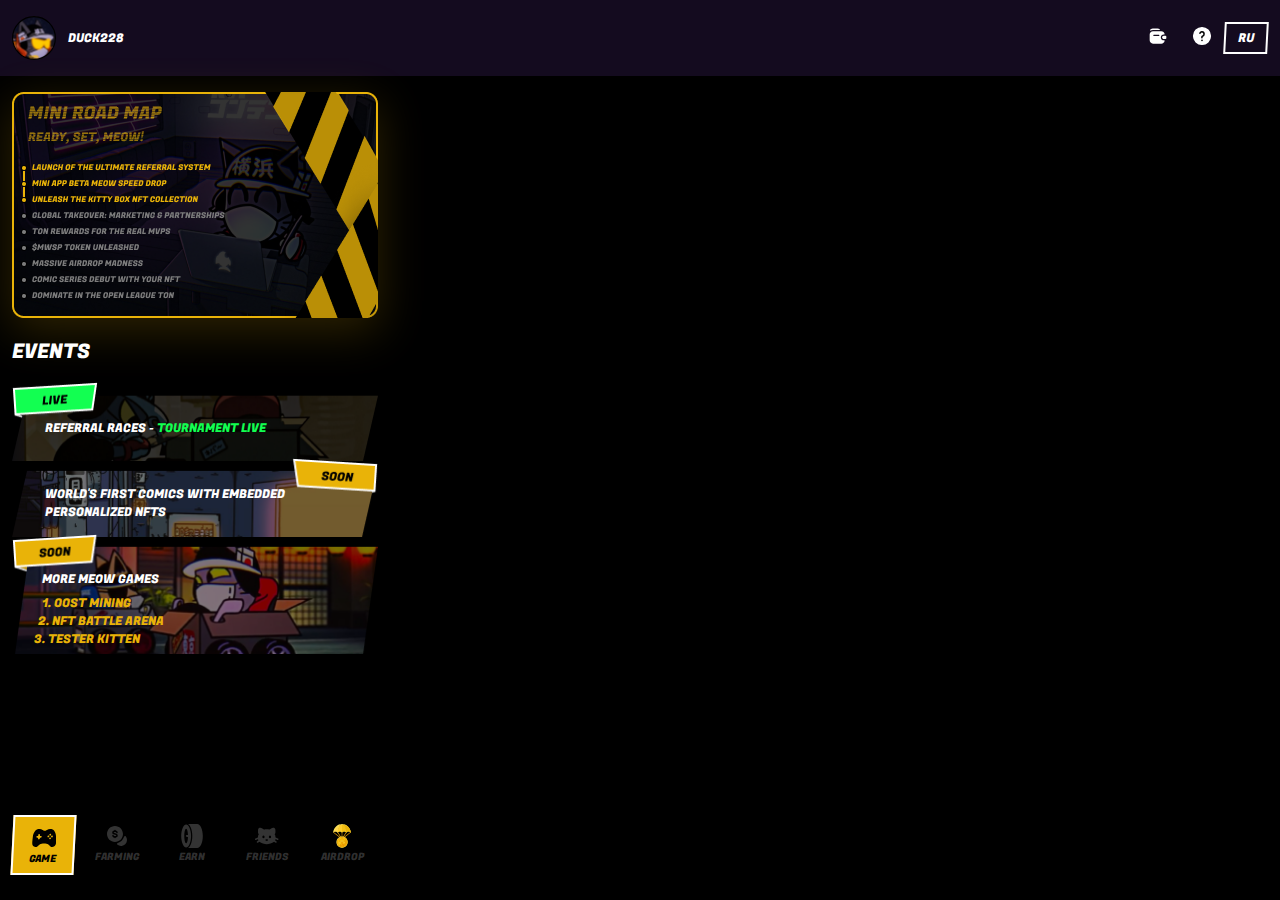
==== index.html @ baaf61eb "finish" ====
<!DOCTYPE html>
<html lang="en">
  <head>
    <meta charset="UTF-8" />
    <meta name="viewport" content="width=device-width, initial-scale=1.0" />
    <title>MEOW SPEED</title>
    <link rel="preconnect" href="https://fonts.googleapis.com" />
    <link rel="preconnect" href="https://fonts.gstatic.com" crossorigin />
    <link
      href="https://fonts.googleapis.com/css2?family=Exo+2:ital,wght@1,900&family=Fugaz+One&family=Poppins:wght@400;500&display=swap"
      rel="stylesheet" />
    <link rel="stylesheet" href="css/style.css">
    <link rel="stylesheet" href="css/game.css">
  </head>
  <body>
    <header class="header">
      <div class="header__user user">
        <img src="img/icons/avatar.svg" alt="" class="user__img">
        <p class="user__name">Duck228</p>
      </div>
      <div class="header__buttons">
        <button class="header__wallet"><img src="img/icons/wallet.svg" alt=""></button>
        <button class="header__info"><img src="img/icons/help.svg" alt=""></button>
        <button class="header__lang">
          <div class="current-lang">
            <span class="lang__choice lang__choice--ru">Ru</span>
            <span class="lang__choice lang__choice--en">En</span>
          </div>
        </button>
      </div>
    </header>

    <main class="main">
      <div class="roadmap"><img class="roadmap__img" src="img/roadmap.png" alt=""></div>
      <section class="events">
        <h2 class="events__title">Events</h2>
        <div class="events__list">
          <div class="event event--first">
            <p class="event__text event__text--first">Referral Races - <span class="event__text--green">Tournament LIVE</span>
            </p>
          </div>
          <div class="event event--second">
            <p class="event__text event__text--second">World's First COMICS with embedded personalized NFTs 
            </p>
          </div>
          <div class="event event--third">
            <p class="event__text event__text--third">MORE MEOW GAMES</p>
            <ol class="event__text-list text-list">
              <li class="text-list__item-1">oost Mining</li>
              <li class="text-list__item-2">NFT Battle Arena</li>
              <li class="text-list__item-3">Tester Kitten</li>
            </ol>
          </div>
        </div>
      </section>
    </main>
    <footer class="footer">
      <nav class="menu">
        <ul class="menu__list">
          <li class="menu__item menu__item--active">
            <a href="#" class="menu__link">
              <img src="img/icons/game.svg" alt="" class="menu__icon">
              Game
            </a>
          </li>
          <li class="menu__item"><a href="farming.html" class="menu__link"><img src="img/icons/coin.svg" alt="" class="menu__icon">Farming</a></li>
          <li class="menu__item"><a href="earn.html" class="menu__link"><img src="img/icons/transport.svg" alt="" class="menu__icon">Earn</a></li>
          <li class="menu__item"><a href="friends.html" class="menu__link"><img src="img/icons/cat.svg" alt="" class="menu__icon">Friends</a></li>
          <li class="menu__item"><a href="airdrop.html" class="menu__link"><img src="img/icons/airdrop.svg" alt="" class="menu__icon menu__icon--airdrop">Airdrop</a></li>
        </ul>
      </nav>
    </footer>
    <script src="js/header.js"></script>
  </body>
</html>
---- css/style.css ----
:root {
  --main-orange-01: #e9b308;
  --main-green-01: #12ff51;
  --main-purple-01: #7a6cf3;
  --main-red-01: #ff4d12;

  --black-01: #000000;
  --black-02: #140b1f;
  --black-03: #201b1c;
  --gray-01: #7c7c7c;
  --white-01: #ffffff;
  --bark_blu_01: #1a212b;
  --white-20p: rgba(255, 255, 255, 0.2);
}

*,
*::before,
*::after {
  box-sizing: border-box;
}
body {
  margin: 0;
  padding: 0;
  color: var(--white-01);
  font-family: 'Fugaz One', sans-serif;
  font-weight: 400;
  font-style: normal;
  font-size: 12px;
  background-color: var(--black-01);
  text-transform: uppercase;
}
h1,
h2,
h3,
p,
button,
ol,
ul,
li,
a {
  margin: 0;
  padding: 0;
  font-family: inherit;
  color: inherit;
  font-size: inherit;
  text-decoration: none;
  font-weight: inherit;
}
ul {
  list-style: none;
}
button {
  background-color: transparent;
  border: none;
  cursor: pointer;
  padding: 6px 12px;
  margin: 0;
  color: inherit;
  outline: none;
  font-family: inherit;
  text-transform: inherit;
}
.main {
  padding: 0 12px;
  margin-bottom: 97px;
}
.button--main{
  width: 100%;
  border: 2px solid var(--white-01);
  transform: skew(-8deg);
  padding: 15px 0;
  font-size: 18px;
  background-color: var(--black-01);
  
}
.fixed-btn{
  position: fixed;
  bottom: 105px;
  left: 0;
  right: 0;
  margin: 0 15px;
}
.hidden {
  display: none;
}

.section__buttons{
  margin-left: 20px;
  display: flex;
  align-items: center;
  gap: 2px;
}
.section__btn{
  width: 174px;
  border: 2px solid var(--white-01);
  background-color: var(--black-01);
}
.section__btn--active{
  background-color: var(--white-01);
  color: var(--black-01);
}
.section-earn__btn--daily{
  padding: 7px 18px;
}
.section-earn__btn--speed{
  padding: 7px 14px;
}
.header {
  background-color: var(--black-02);
  padding: 16px 12px;
  display: flex;
  justify-content: space-between;
  align-items: center;
  margin-bottom: 16px;
}
.user {
  display: flex;
  align-items: center;
  gap: 12px;
}
.header__buttons {
  display: flex;
  align-items: center;
}
.header__lang {
  border: 2px solid var(--white-01);
  transform: skew(-3deg);
  position: relative;
  overflow: hidden;
  display: flex;
  width: 44px;
  height: 32px;
}
.lang__choice--ru{
  position: absolute;
  transform: translateY(-1px);
}
.lang__choice--en{
  position: absolute;
  transform: translateY(22px);
}
.current-lang{
  transition: transform 0.3s ease;
  transform: translateY(0);
}
.current-lang--active{
  transform: translateY(-23px); 
}
.footer {
  padding: 12px 12px 25px;
  width: 100%;
  background-color: var(--black-01);
  position: fixed;
  bottom: 0 ;
}

.menu__list {
  display: flex;
  align-items: center;
  gap: 9px;
  font-size: 10px;
  color: var(--white-20p);
}
.menu__item {
  padding: 9px 16px;
  width: 66px;
  height: 60px;
}
.menu__link {
  display: flex;
  flex-direction: column;
  align-items: center;
}
.menu__icon {
  height: 24px;
  width: 24px;
  margin-bottom: 2px;
  filter: opacity(20%);
}
.menu__icon--airdrop{
  filter: opacity(100%);
}
.menu__item--active {
  background-color: var(--main-orange-01);
  border: 2px solid var(--white-01);
  width: 63px;
  transform: skew(-3deg);
  color: var(--black-01);
}

.menu__item--active .menu__link .menu__icon {
  filter: invert(1) brightness(0) opacity(100%);
}

.popup__overlay {
  position: absolute;
  z-index: -1;
  opacity: 0;
  top: 0;
  left: 0;
  width: 100%;
  height: 100%;
  background: rgba(0, 0, 0, 0.7);
  transition: opacity .5s linear;
}
.popup__close {
  border: 2px solid var(--white-01);
  background-color: var(--black-01);
  position: absolute;
  top: -10px;
  right: -10px;
  width: 44px;
  height: 28px;
  padding: 0;
  cursor: pointer;
  transform: rotate(10deg) skew(-2deg);
}
.popup__close-img {
  transform: rotate(-10deg) skew(2deg);
}
.popup__close-back {
  position: absolute;
  z-index: -1;
  top: -9px;
  right: -8px;
}

@media(max-width: 360px) {
  .menu__item {
    padding: 9px 8px;
  }
  .bonuses__status-text{
    font-size: 10px;
  }
  .farm-card__img{
    width: 115px;
    height: 205px;
  }

  .flag-invite__back{
    right: -7px;
    bottom: 88px;
  }
  .flag-invite__front{
    z-index: 2;
    bottom: 120px;
  }
}
---- css/game.css ----
.roadmap {
  margin-bottom: 14px;
}
.roadmap__img {
  box-shadow: 0 12px 44px 0 rgba(233, 179, 8, 0.2);
  max-width: 100%;
}
.events__list {
  margin-bottom: 16px;
}
.events__title {
  font-size: 20px;
  margin-bottom: 16px;
}
.event {
  max-width: 366px;
  min-height: 79px;
  padding: 5px;
}
.event__text {
  max-width: 245px;
  margin-bottom: 6px;
}
.event__text--green {
  color: var(--main-green-01);
}
.event--first, .event--second, .event--third {
  background-repeat: no-repeat;
  background-size: 100% 100%;
}
.event--first {
  background-image: url('../img/event-1.png');
  padding-top: 37px;
}
.event__text--first {
  margin-left: 28px;
}
.event--second {
  background-image: url('../img/event-2.png');
  padding-top: 27px;
  position: relative;
  top: -3px;
}
.event__text--second {
  margin-left: 28px;
}
.event--third {
  background-image: url('../img/event-3.png');
  padding-top: 36px;
  min-height: 120px;
  position: relative;
  top: -6px;
}
.event__text--third {
  margin-left: 25px;
}
.event__text-list {
  color: var(--main-orange-01);
}
.text-list__item-1 {
  margin-left: 37px;
}
.text-list__item-2 {
  margin-left: 35px;
}
.text-list__item-3 {
  margin-left: 31px;
}
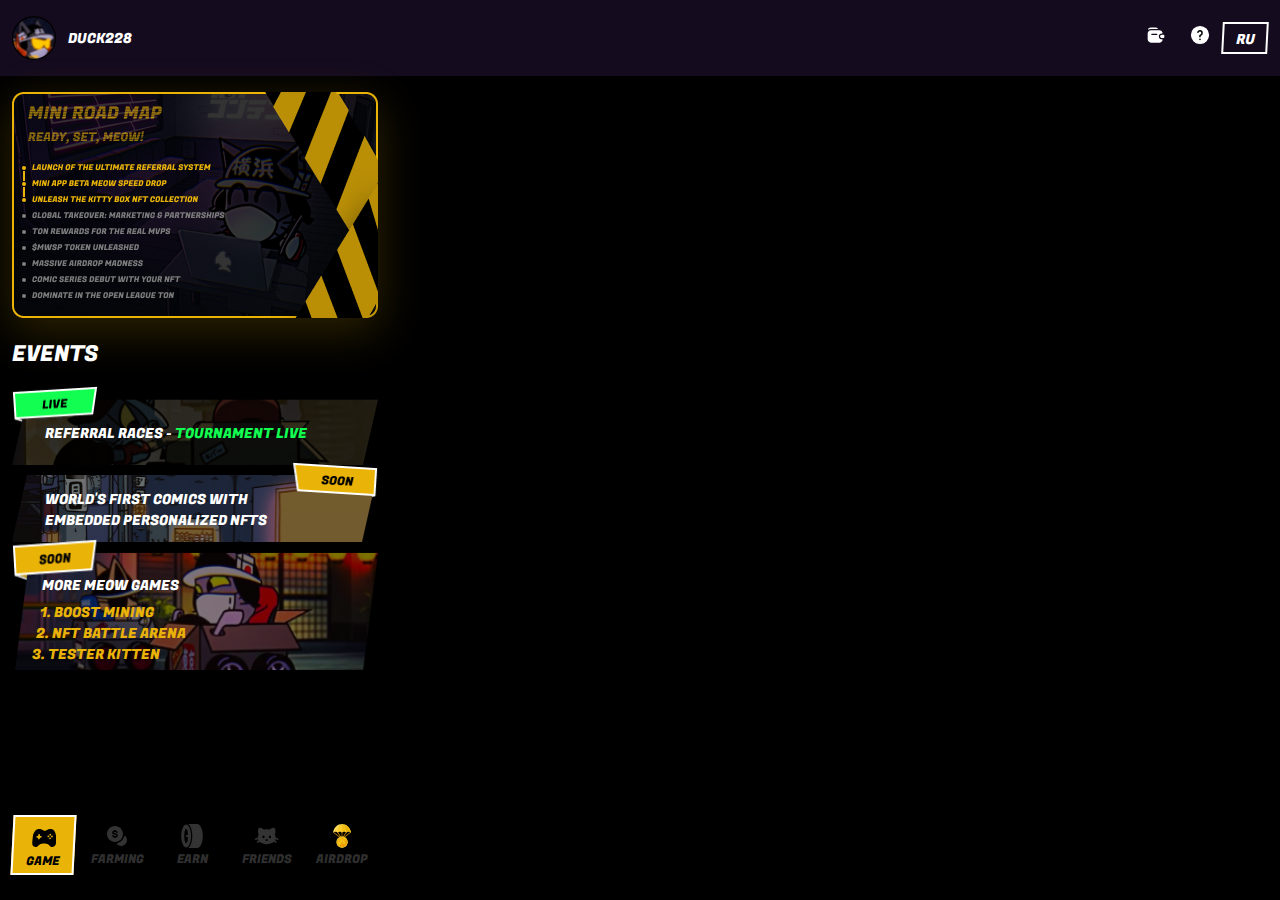
==== commit 12796097: "font size" ====
--- a/index.html
+++ b/index.html
@@ -46,7 +46,7 @@
           <div class="event event--third">
             <p class="event__text event__text--third">MORE MEOW GAMES</p>
             <ol class="event__text-list text-list">
-              <li class="text-list__item-1">oost Mining</li>
+              <li class="text-list__item-1">Boost Mining</li>
               <li class="text-list__item-2">NFT Battle Arena</li>
               <li class="text-list__item-3">Tester Kitten</li>
             </ol>
--- a/css/style.css
+++ b/css/style.css
@@ -18,6 +18,11 @@
 *::after {
   box-sizing: border-box;
 }
+@media (prefers-reduced-motion: no-preference) {
+  :root {
+    scroll-behavior: smooth;
+  }
+}
 body {
   margin: 0;
   padding: 0;
@@ -25,7 +30,7 @@
   font-family: 'Fugaz One', sans-serif;
   font-weight: 400;
   font-style: normal;
-  font-size: 12px;
+  font-size: 14px;
   background-color: var(--black-01);
   text-transform: uppercase;
 }
@@ -69,7 +74,7 @@
   border: 2px solid var(--white-01);
   transform: skew(-8deg);
   padding: 15px 0;
-  font-size: 18px;
+  font-size: 20px;
   background-color: var(--black-01);
   
 }
@@ -89,6 +94,7 @@
   display: flex;
   align-items: center;
   gap: 2px;
+  font-size: 16px;
 }
 .section__btn{
   width: 174px;
@@ -128,7 +134,7 @@
   position: relative;
   overflow: hidden;
   display: flex;
-  width: 44px;
+  width: 46px;
   height: 32px;
 }
 .lang__choice--ru{
@@ -158,7 +164,7 @@
   display: flex;
   align-items: center;
   gap: 9px;
-  font-size: 10px;
+  font-size: 12px;
   color: var(--white-20p);
 }
 .menu__item {
@@ -227,10 +233,10 @@
 
 @media(max-width: 360px) {
   .menu__item {
-    padding: 9px 8px;
+    padding: 9px 5px;
   }
   .bonuses__status-text{
-    font-size: 10px;
+    font-size: 10px !important;
   }
   .farm-card__img{
     width: 115px;
--- a/css/game.css
+++ b/css/game.css
@@ -9,7 +9,7 @@
   margin-bottom: 16px;
 }
 .events__title {
-  font-size: 20px;
+  font-size: 22px;
   margin-bottom: 16px;
 }
 .event {
@@ -18,7 +18,7 @@
   padding: 5px;
 }
 .event__text {
-  max-width: 245px;
+  max-width: 262px;
   margin-bottom: 6px;
 }
 .event__text--green {
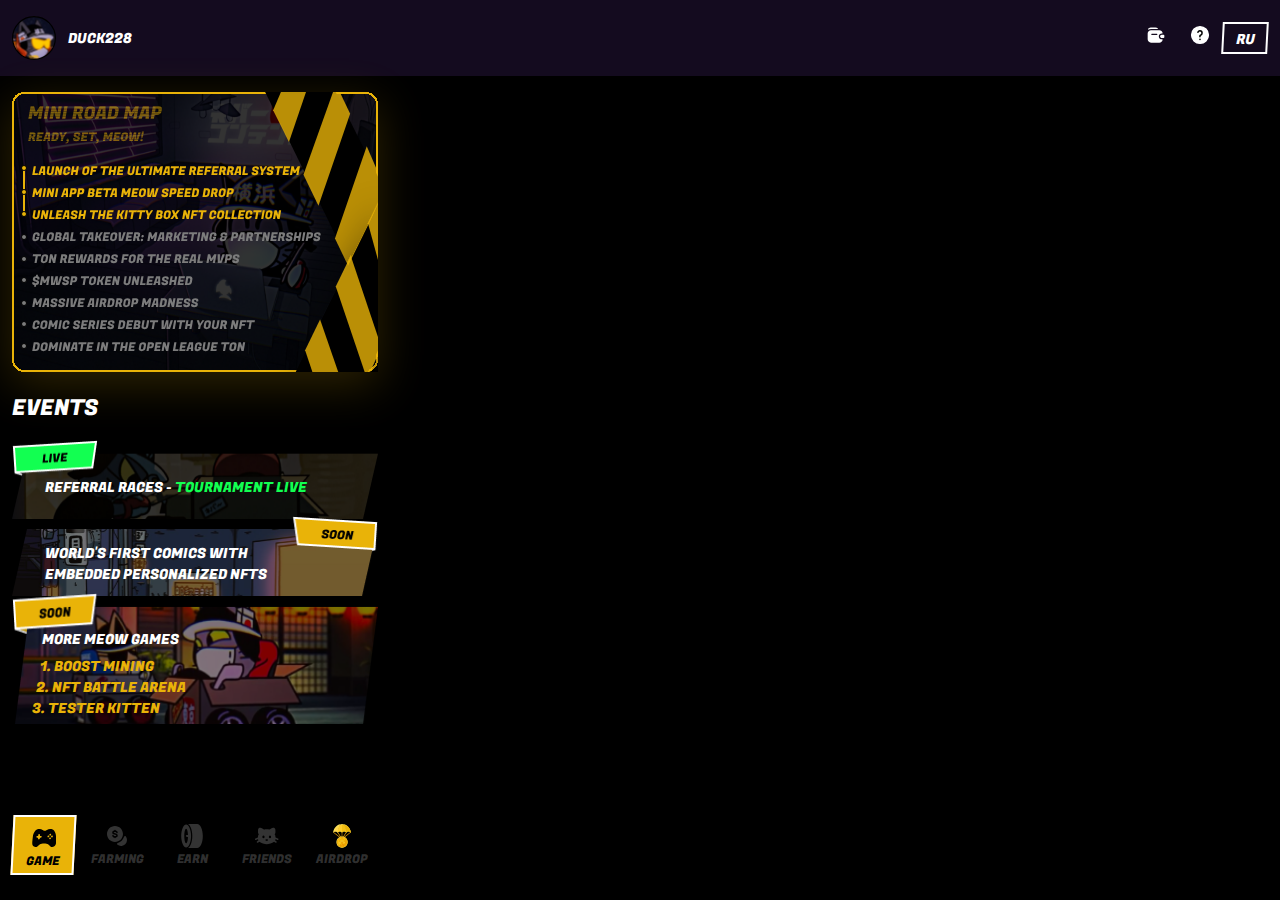
==== commit 65a26f28: "img game" ====
--- a/index.html
+++ b/index.html
@@ -31,7 +31,7 @@
     </header>
 
     <main class="main">
-      <div class="roadmap"><img class="roadmap__img" src="img/roadmap.png" alt=""></div>
+      <div class="roadmap"><img class="roadmap__img" src="img/roadmap.svg" alt=""></div>
       <section class="events">
         <h2 class="events__title">Events</h2>
         <div class="events__list">
